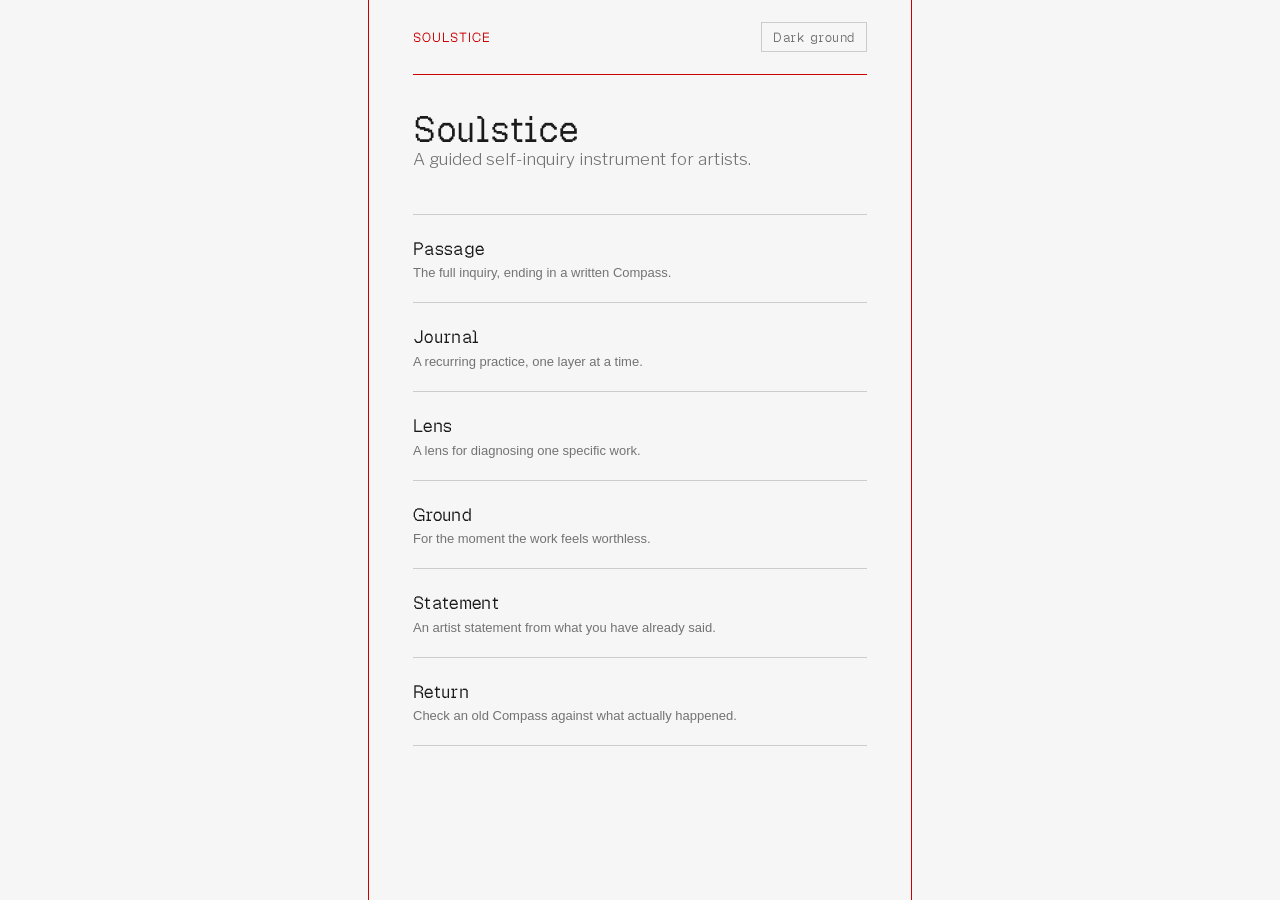
==== web/index.html @ 0e513ce6 "feat(web): scaffold — shell, card engine, store, router, grid styles (#1) Static site, no build step" ====
<!doctype html>
<html lang="en">
<head>
  <meta charset="utf-8">
  <meta name="viewport" content="width=device-width, initial-scale=1">
  <title>Soulstice</title>
  <link rel="icon" href="data:,">

  <link rel="stylesheet" href="./css/tokens.css">
  <link rel="stylesheet" href="./css/app.css">
  <link rel="stylesheet" href="./css/print.css">
</head>
<body data-ground="chalk">
  <div class="frame">
    <header class="chrome">
      <a class="chrome__home" href="#/" data-role="home">Soulstice</a>
      <button class="chrome__ground" type="button" data-role="ground-toggle" data-ground-target="void">Dark ground</button>
    </header>
    <main id="screen" class="screen" aria-live="polite"></main>
  </div>

  <noscript>
    <div class="noscript">
      <p>Soulstice is a guided self-inquiry instrument that runs entirely in your browser.
      It needs JavaScript to render the cards and to keep your answers on this device.
      Nothing is sent anywhere.</p>
    </div>
  </noscript>

  <script type="module" src="./js/app.js"></script>
</body>
</html>
---- web/css/tokens.css ----
/* Soulstice — design tokens.
   Sources: ~/dev/design-system-docs/tokens/tokens.json,
            ~/.claude/skills/sinaida-grid-style/reference/grid-law.md */

@font-face {
  font-family: "Geist Pixel";
  src: url("../fonts/GeistPixel.woff2") format("woff2");
  font-weight: 400;
  font-style: normal;
  font-display: swap;
}

@font-face {
  font-family: "Libre Franklin Light";
  src: url("../fonts/LibreFranklin-Light.woff2") format("woff2");
  font-weight: 300;
  font-style: normal;
  font-display: swap;
}

:root {
  /* Palette — the whole allowed set, no others. */
  --void: #050505;
  --chalk: #f6f6f6;
  --red: #cd0000;
  --red-legible: #ff1a1a;
  --graphite: #262626;
  --gunmetal: #4d4d4d;
  --slate: #737373;
  --fog: #999999;
  --haze: #cccccc;

  /* Faces. Geist Pixel for display; Libre Franklin Light for everything read at length. */
  --font-display: "Geist Pixel", ui-monospace, "SFMono-Regular", Menlo, monospace;
  --font-body: "Libre Franklin Light", "Helvetica Neue", Arial, sans-serif;

  /* Vertical grid. unit = round(size * 1.3) expressed relative to font size. */
  --fs-body: 1.0625rem;   /* ~17px reading size */
  --fs-small: 0.8125rem;  /* pixel labels / meta */
  --fs-q: 1.375rem;       /* card question */
  --fs-title: 2.25rem;    /* mode-select title */
  --unit: 1.3em;
  --step: 1.375rem;       /* one grid row at body size */
  --gutter: 2.75rem;      /* 2 * unit, roughly */
  --rule-w: 1px;

  /* Reading column width. ~34rem keeps the measure near 60-70 chars. */
  --column: 34rem;

  /* Ground-dependent roles. Default = chalk (long reading). */
  --ground: var(--chalk);
  --ink: #1a1a1a;
  --ink-soft: var(--slate);
  --rule: var(--red);
  --field-border: var(--haze);
  --field-bg: #ffffff;
  --red-text: var(--red);          /* raw red clears AA on chalk */
  --btn-ink: var(--chalk);
  --btn-bg: var(--red);
  --btn-disabled-bg: var(--haze);
  --btn-disabled-ink: var(--gunmetal);
}

/* Explicit chalk selector for parity with the void block. */
:root[data-ground="chalk"] {
  --ground: var(--chalk);
  --ink: #1a1a1a;
  --ink-soft: var(--slate);
  --field-border: var(--haze);
  --field-bg: #ffffff;
  --red-text: var(--red);
  --btn-disabled-bg: var(--haze);
  --btn-disabled-ink: var(--gunmetal);
}

:root[data-ground="void"] {
  --ground: var(--void);
  --ink: var(--chalk);
  --ink-soft: var(--fog);
  --field-border: var(--graphite);
  --field-bg: #0d0d0d;
  --red-text: var(--red-legible);  /* small red text needs the legible variant on void */
  --btn-disabled-bg: var(--graphite);
  --btn-disabled-ink: var(--slate);
}
---- web/css/app.css ----
/* Soulstice — layout and components.
   Grid law: full-height red rules frame the reading column;
   blocks hold to the vertical rhythm; negative space sits between blocks. */

*, *::before, *::after { box-sizing: border-box; }

html { background: var(--ground); }

body {
  margin: 0;
  background: var(--ground);
  color: var(--ink);
  font-family: var(--font-body);
  font-weight: 300;
  font-size: var(--fs-body);
  line-height: var(--unit);
  -webkit-font-smoothing: antialiased;
}

/* ---- Frame: two full-height red vertical rules around the column ---- */

.frame {
  max-width: var(--column);
  margin: 0 auto;
  min-height: 100vh;
  padding: 0 var(--gutter);
  border-left: var(--rule-w) solid var(--rule);
  border-right: var(--rule-w) solid var(--rule);
}

.chrome {
  display: flex;
  align-items: baseline;
  justify-content: space-between;
  gap: 1rem;
  padding: var(--step) 0;
  border-bottom: var(--rule-w) solid var(--rule);
}

.chrome__home {
  font-family: var(--font-display);
  font-size: var(--fs-small);
  letter-spacing: 0.08em;
  text-transform: uppercase;
  color: var(--red-text);
  text-decoration: none;
}

.chrome__ground {
  font-family: var(--font-display);
  font-size: var(--fs-small);
  letter-spacing: 0.04em;
  color: var(--ink-soft);
  background: transparent;
  border: var(--rule-w) solid var(--field-border);
  padding: 0.35rem 0.7rem;
  cursor: pointer;
}
.chrome__ground:hover { color: var(--ink); border-color: var(--ink-soft); }

.screen {
  padding: calc(var(--step) * 2) 0 calc(var(--step) * 3);
}

/* ---- Shared display bits ---- */

.card__label,
.modeselect__title,
.card__q,
.mode__name {
  font-family: var(--font-display);
  font-weight: 400;
}

.card__label {
  display: block;
  font-size: var(--fs-small);
  letter-spacing: 0.1em;
  text-transform: uppercase;
  color: var(--red-text);
  margin-bottom: var(--step);
}

.card__q {
  font-size: var(--fs-q);
  line-height: 1.35;
  margin: 0 0 var(--step);
  color: var(--ink);
}

.card__note {
  font-size: var(--fs-small);
  color: var(--ink-soft);
  margin: calc(var(--step) * -0.4) 0 var(--step);
}

/* ---- Card / form ---- */

.card { display: block; }

.card__form { margin-top: calc(var(--step) * 1.5); }

.opts { list-style: none; margin: 0 0 var(--step); padding: 0; }

.opt {
  display: grid;
  grid-template-columns: 1.4rem 1fr;
  gap: 0.2rem 0.9rem;
  padding: var(--step) 0;
  border-top: var(--rule-w) solid var(--field-border);
}
.opt:last-child { border-bottom: var(--rule-w) solid var(--field-border); }

.opt__input { margin-top: 0.35rem; accent-color: var(--red); width: 1rem; height: 1rem; }

.opt__label { display: block; cursor: pointer; }

.opt__text { display: block; color: var(--ink); }

.opt__desc {
  display: block;
  font-size: var(--fs-small);
  color: var(--ink-soft);
  margin-top: 0.35rem;
}

.opt--other .opt__label { margin-bottom: 0.5rem; }

.field {
  font-family: var(--font-body);
  font-weight: 300;
  font-size: var(--fs-body);
  color: var(--ink);
  background: var(--field-bg);
  border: var(--rule-w) solid var(--field-border);
  padding: 0.6rem 0.7rem;
  width: 100%;
}
.field:focus { outline: 2px solid var(--red); outline-offset: 1px; }

.field--other { grid-column: 2; }

.field--open { display: block; min-height: 8rem; resize: vertical; }

/* ---- Buttons ---- */

.btn {
  font-family: var(--font-display);
  font-size: var(--fs-small);
  letter-spacing: 0.06em;
  text-transform: uppercase;
  color: var(--btn-ink);
  background: var(--btn-bg);
  border: none;
  padding: 0.7rem 1.4rem;
  cursor: pointer;
}
.btn:hover { filter: brightness(1.08); }
.btn:disabled { background: var(--btn-disabled-bg); color: var(--btn-disabled-ink); cursor: not-allowed; filter: none; }
.btn:focus-visible { outline: 2px solid var(--ink); outline-offset: 2px; }

.btn--block { display: block; width: 100%; margin-top: var(--step); text-align: center; }

.btn--ghost {
  background: transparent;
  color: var(--ink-soft);
  border: var(--rule-w) solid var(--field-border);
}
.btn--ghost:hover { color: var(--ink); border-color: var(--ink-soft); }

.btn--continue { margin-top: var(--step); }

/* ---- Mode select ---- */

.modeselect__title {
  font-size: var(--fs-title);
  color: var(--ink);
  margin: 0 0 0.4rem;
  letter-spacing: 0.02em;
}

.modeselect__sub {
  color: var(--ink-soft);
  margin: 0 0 calc(var(--step) * 2);
}

.modes { list-style: none; margin: 0; padding: 0; }

.mode { border-top: var(--rule-w) solid var(--field-border); }
.mode:last-child { border-bottom: var(--rule-w) solid var(--field-border); }

.mode__btn {
  display: block;
  width: 100%;
  text-align: left;
  background: transparent;
  border: none;
  padding: var(--step) 0;
  cursor: pointer;
  color: inherit;
}
.mode__btn:hover .mode__name { color: var(--red-text); }
.mode__btn:focus-visible { outline: 2px solid var(--red); outline-offset: 2px; }

.mode__name {
  display: block;
  font-size: 1.1rem;
  letter-spacing: 0.02em;
  color: var(--ink);
}

.mode__blurb {
  display: block;
  font-size: var(--fs-small);
  color: var(--ink-soft);
  margin-top: 0.35rem;
}

/* ---- Resume list on the landing screen ---- */

.resume-list { list-style: none; margin: 0 0 calc(var(--step) * 2); padding: 0; }
.resume-list__item { margin-bottom: 0.6rem; }
.resume-list .btn { width: 100%; text-align: left; }

/* ---- Panels: resume / done / stub / arc break ---- */

.screen-panel, .arcbreak { display: block; }

/* ---- Accessibility niceties ---- */

@media (prefers-reduced-motion: reduce) {
  * { transition: none !important; animation: none !important; }
}

.noscript {
  max-width: var(--column);
  margin: 4rem auto;
  padding: 0 var(--gutter);
  color: var(--ink);
  font-family: var(--font-body);
}
---- web/css/print.css ----
/* Soulstice — print. M4's Compass / statement output relies on this file.
   Print hides the app chrome and prints the output document only,
   black on white, with the frame rules removed. */

@media print {
  html, body {
    background: #ffffff !important;
    color: #000000 !important;
  }

  .frame {
    max-width: none;
    margin: 0;
    padding: 0;
    border: 0 !important;
  }

  .chrome,
  .chrome__ground,
  .noscript,
  .modes,
  .resume-list,
  .btn,
  .btn--block,
  .card__form,
  [data-role="ground-toggle"] {
    display: none !important;
  }

  /* The output document region (written by M4) is the only thing that prints. */
  .output-doc {
    display: block;
    color: #000000;
    font-family: var(--font-body);
  }

  .output-doc h1,
  .output-doc h2,
  .card__label {
    font-family: var(--font-display);
    color: #000000;
  }

  a[href]::after { content: ""; }

  .screen { padding: 0; }
}
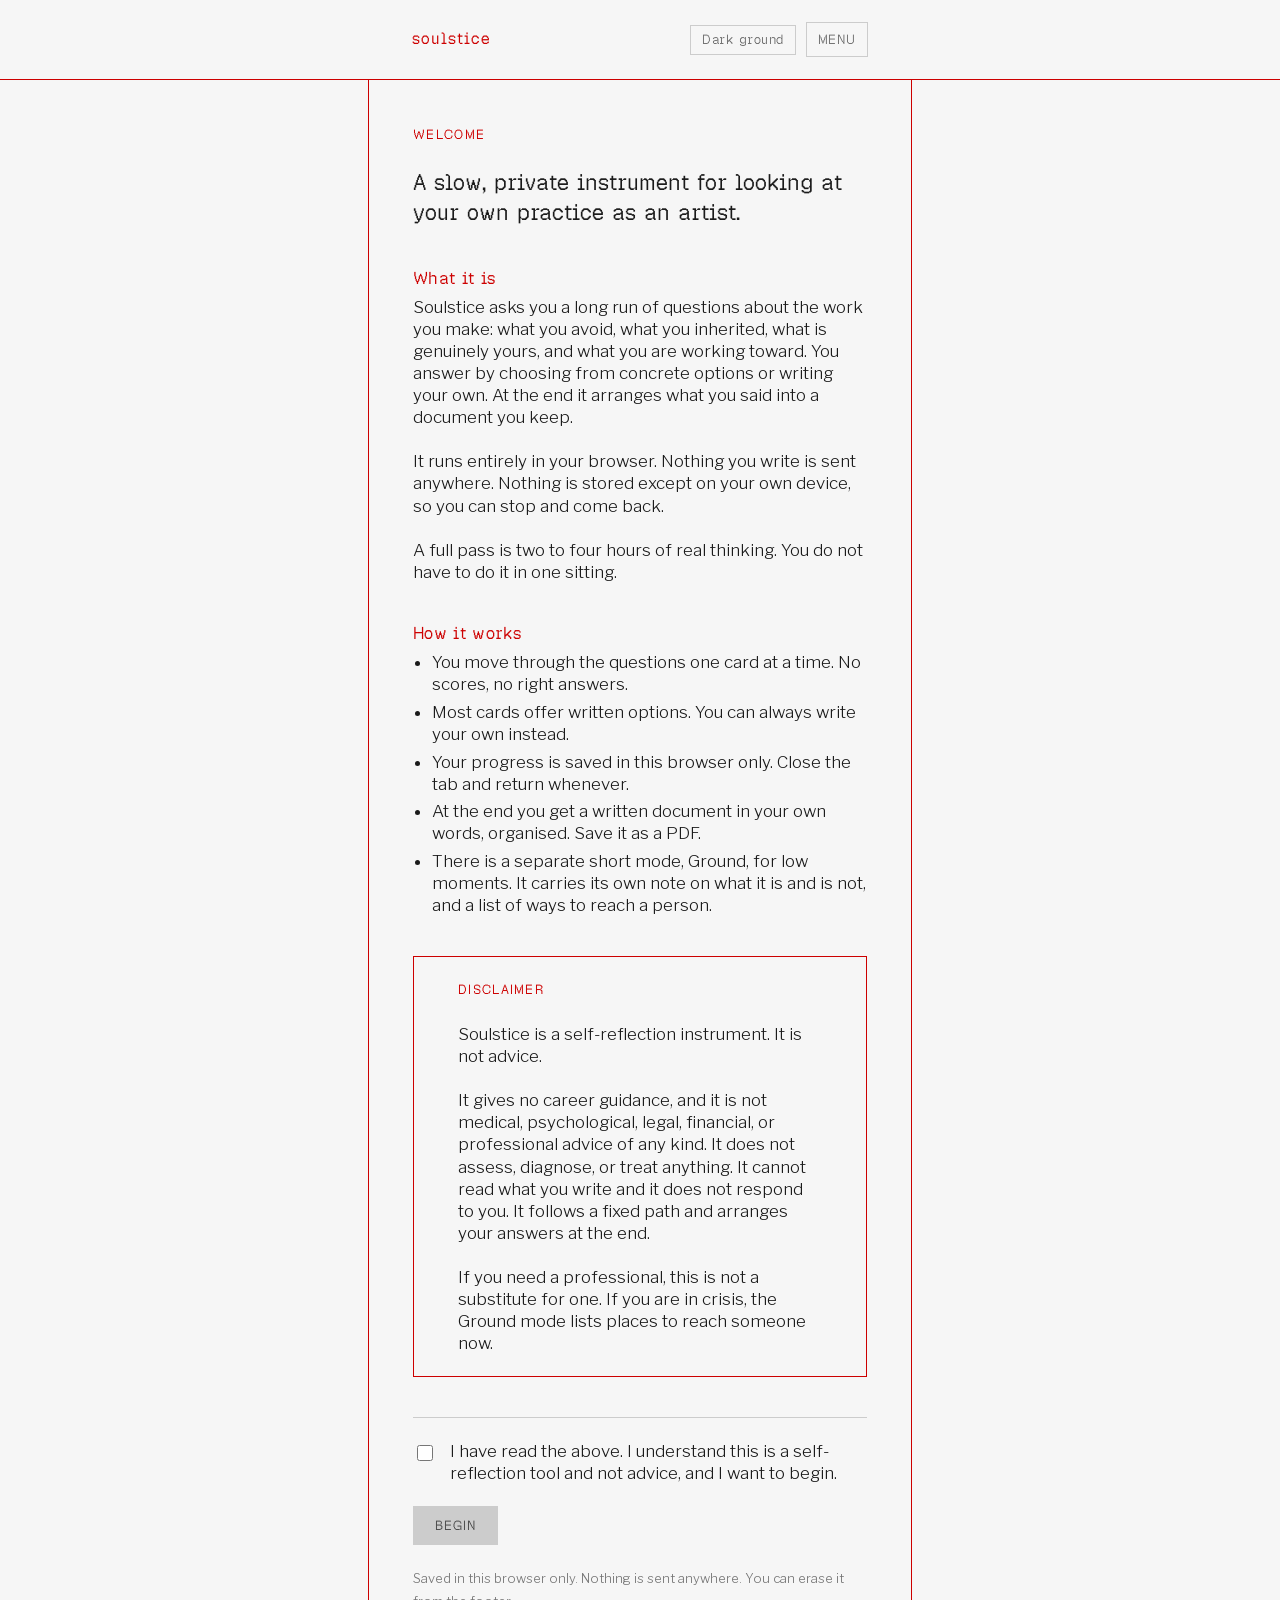
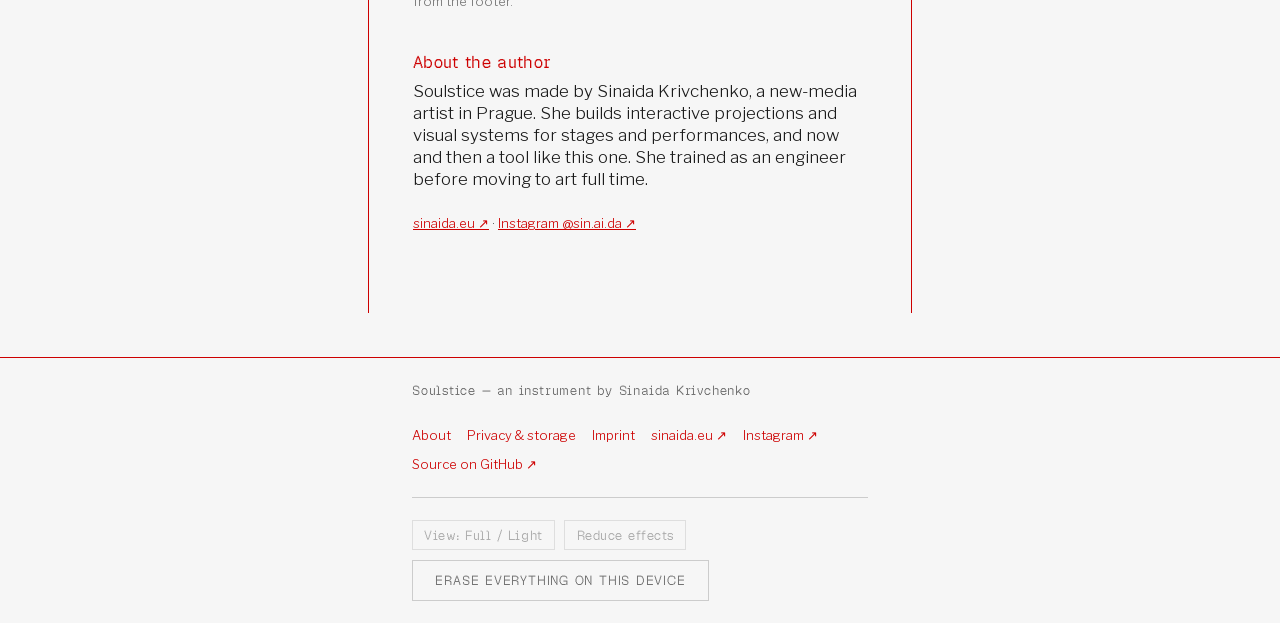
==== commit a0de2ae1: "feat(web): welcome screen, consent gate, header/footer, privacy + imprint + 404, machine files (#9) " ====
--- a/web/index.html
+++ b/web/index.html
@@ -8,16 +8,17 @@
 
   <link rel="stylesheet" href="./css/tokens.css">
   <link rel="stylesheet" href="./css/app.css">
+  <link rel="stylesheet" href="./css/chrome.css">
   <link rel="stylesheet" href="./css/print.css">
 </head>
 <body data-ground="chalk">
+  <header id="site-header" class="siteheader"></header>
+
   <div class="frame">
-    <header class="chrome">
-      <a class="chrome__home" href="#/" data-role="home">Soulstice</a>
-      <button class="chrome__ground" type="button" data-role="ground-toggle" data-ground-target="void">Dark ground</button>
-    </header>
-    <main id="screen" class="screen" aria-live="polite"></main>
+    <main id="screen" class="screen" tabindex="-1" aria-live="polite"></main>
   </div>
+
+  <footer id="site-footer" class="sitefooter"></footer>
 
   <noscript>
     <div class="noscript">
--- a/web/css/app.css
+++ b/web/css/app.css
@@ -239,3 +239,72 @@
   color: var(--ink);
   font-family: var(--font-body);
 }
+
+/* ---- M4: output screen (Compass and the other assembled documents) ---- */
+
+.output { display: block; }
+
+.output-doc {
+  color: var(--ink);
+  font-family: var(--font-body);
+  font-weight: 300;
+  margin-bottom: calc(var(--step) * 2);
+}
+
+.output-doc h1,
+.output-doc h2,
+.output-doc h3 {
+  font-family: var(--font-display);
+  font-weight: 400;
+  color: var(--ink);
+  line-height: 1.25;
+}
+.output-doc h1 { font-size: var(--fs-q); margin: 0 0 var(--step); }
+.output-doc h2 {
+  font-size: 1.05rem;
+  letter-spacing: 0.02em;
+  margin: calc(var(--step) * 1.6) 0 0.4rem;
+  color: var(--red-text);
+}
+.output-doc h3 { font-size: 1rem; margin: var(--step) 0 0.3rem; }
+
+.output-doc p { margin: 0 0 var(--step); }
+
+.output-doc ul,
+.output-doc ol { margin: 0 0 var(--step); padding-left: 1.2rem; }
+.output-doc li { margin: 0.2rem 0; }
+
+.output-doc hr {
+  border: 0;
+  border-top: var(--rule-w) solid var(--rule);
+  margin: calc(var(--step) * 1.5) 0;
+}
+
+.output-doc blockquote {
+  margin: 0 0 var(--step);
+  padding-left: 0.9rem;
+  border-left: 2px solid var(--rule);
+  color: var(--ink-soft);
+}
+
+.output__actions {
+  display: flex;
+  gap: 0.75rem;
+  flex-wrap: wrap;
+  margin: var(--step) 0;
+}
+
+.btn--download {
+  display: inline-block;
+  text-decoration: none;
+  text-align: center;
+}
+
+.output__fortee {
+  font-size: var(--fs-small);
+  color: var(--ink-soft);
+  border-top: var(--rule-w) solid var(--field-border);
+  padding-top: var(--step);
+  margin-top: var(--step);
+}
+.output__fortee a { color: var(--red-text); }
--- a/web/css/chrome.css
+++ b/web/css/chrome.css
@@ -0,0 +1,312 @@
+/* Soulstice — persistent header and footer, the welcome screen, and the
+   standalone pages (privacy, imprint, 404). Uses the existing tokens and the
+   grid law: red rules, Geist Pixel for labels, one reading column. */
+
+/* ---- skip link --------------------------------------------------------- */
+
+.skip-link {
+  position: absolute;
+  left: -9999px;
+  top: 0;
+  padding: 0.5rem 0.9rem;
+  background: var(--red);
+  color: var(--chalk);
+  font-family: var(--font-display);
+  font-size: var(--fs-small);
+  text-decoration: none;
+  z-index: 10;
+}
+.skip-link:focus {
+  left: 0.5rem;
+  top: 0.5rem;
+}
+
+/* ---- header ---------------------------------------------------------------- */
+
+.siteheader {
+  border-bottom: var(--rule-w) solid var(--rule);
+}
+
+.siteheader__inner,
+.sitefooter__inner {
+  max-width: var(--column);
+  margin: 0 auto;
+  padding: var(--step) var(--gutter);
+}
+
+.siteheader__inner {
+  display: flex;
+  align-items: baseline;
+  gap: 0.9rem 1rem;
+  flex-wrap: wrap;
+}
+
+.siteheader__mark {
+  font-family: var(--font-display);
+  font-size: 1rem;
+  letter-spacing: 0.06em;
+  color: var(--red-text);
+  text-decoration: none;
+}
+
+.siteheader__mode {
+  font-family: var(--font-display);
+  font-size: var(--fs-small);
+  letter-spacing: 0.08em;
+  text-transform: uppercase;
+  color: var(--ink-soft);
+}
+
+.siteheader__tail {
+  margin-left: auto;
+  display: flex;
+  align-items: center;
+  gap: 0.6rem;
+  flex-wrap: wrap;
+}
+
+.siteheader__ground,
+.ctl-stub {
+  font-family: var(--font-display);
+  font-size: var(--fs-small);
+  letter-spacing: 0.04em;
+  color: var(--ink-soft);
+  background: transparent;
+  border: var(--rule-w) solid var(--field-border);
+  padding: 0.35rem 0.7rem;
+  cursor: pointer;
+}
+.siteheader__ground:hover {
+  color: var(--ink);
+  border-color: var(--ink-soft);
+}
+
+.ctl-stub {
+  cursor: not-allowed;
+  opacity: 0.55;
+}
+
+/* ---- disclosure menu ---------------------------------------------------- */
+
+.menu {
+  font-family: var(--font-display);
+  font-size: var(--fs-small);
+  position: relative;
+}
+
+.menu__summary {
+  list-style: none;
+  cursor: pointer;
+  letter-spacing: 0.06em;
+  text-transform: uppercase;
+  color: var(--ink-soft);
+  border: var(--rule-w) solid var(--field-border);
+  padding: 0.35rem 0.7rem;
+}
+.menu__summary::-webkit-details-marker { display: none; }
+.menu__summary:hover { color: var(--ink); border-color: var(--ink-soft); }
+.menu[open] .menu__summary { color: var(--ink); border-color: var(--ink-soft); }
+
+.menu__nav {
+  display: flex;
+  flex-direction: column;
+  gap: 0.1rem;
+  margin-top: 0.4rem;
+  border: var(--rule-w) solid var(--field-border);
+  background: var(--ground);
+}
+
+@media (min-width: 601px) {
+  .menu__nav {
+    position: absolute;
+    right: 0;
+    min-width: 11rem;
+    z-index: 9;
+  }
+}
+
+.menu__link {
+  display: block;
+  padding: 0.55rem 0.8rem;
+  color: var(--ink-soft);
+  text-decoration: none;
+  letter-spacing: 0.04em;
+}
+.menu__link:hover {
+  color: var(--ink);
+  background: var(--field-bg);
+}
+
+@media (max-width: 600px) {
+  .siteheader__tail { width: 100%; }
+  .menu { width: 100%; }
+  .menu__summary { display: block; }
+}
+
+/* ---- footer ------------------------------------------------------------- */
+
+.sitefooter {
+  border-top: var(--rule-w) solid var(--rule);
+  margin-top: calc(var(--step) * 2);
+}
+
+.sitefooter__credit {
+  font-family: var(--font-display);
+  font-size: var(--fs-small);
+  letter-spacing: 0.06em;
+  color: var(--ink-soft);
+  margin: 0 0 var(--step);
+}
+
+.sitefooter__links {
+  display: flex;
+  flex-wrap: wrap;
+  gap: 0.4rem 1rem;
+  margin-bottom: var(--step);
+}
+
+.sitefooter__link {
+  font-size: var(--fs-small);
+  color: var(--red-text);
+  text-decoration: none;
+}
+.sitefooter__link:hover { text-decoration: underline; }
+
+.sitefooter__controls {
+  display: flex;
+  flex-wrap: wrap;
+  align-items: flex-start;
+  gap: 0.6rem;
+  border-top: var(--rule-w) solid var(--field-border);
+  padding-top: var(--step);
+}
+
+.erase__confirm {
+  display: flex;
+  flex-wrap: wrap;
+  align-items: center;
+  gap: 0.6rem;
+}
+.erase__q {
+  flex-basis: 100%;
+  margin: 0;
+  font-size: var(--fs-small);
+  color: var(--ink);
+}
+
+/* ---- welcome screen --------------------------------------------------------- */
+
+.welcome__standfirst {
+  font-family: var(--font-display);
+  font-size: var(--fs-q);
+  line-height: 1.35;
+  color: var(--ink);
+  margin: 0 0 calc(var(--step) * 1.5);
+}
+
+.welcome__h {
+  font-family: var(--font-display);
+  font-weight: 400;
+  font-size: 1.05rem;
+  letter-spacing: 0.02em;
+  color: var(--red-text);
+  margin: calc(var(--step) * 1.8) 0 0.4rem;
+}
+
+.welcome__p { margin: 0 0 var(--step); }
+
+.welcome__list {
+  margin: 0 0 var(--step);
+  padding-left: 1.2rem;
+}
+.welcome__list li { margin: 0.35rem 0; }
+
+.welcome__disclaimer {
+  display: block;
+  border: var(--rule-w) solid var(--red);
+  padding: var(--step) var(--gutter);
+  margin: calc(var(--step) * 1.8) 0;
+}
+.welcome__disclaimer .card__label { color: var(--red-text); }
+.welcome__disclaimer p { margin: 0 0 var(--step); }
+.welcome__disclaimer p:last-child { margin-bottom: 0; }
+
+.consent {
+  border-top: var(--rule-w) solid var(--field-border);
+  padding-top: var(--step);
+  margin-top: var(--step);
+}
+
+.consent__row {
+  display: grid;
+  grid-template-columns: 1.4rem 1fr;
+  gap: 0.9rem;
+  align-items: start;
+  margin: 0 0 var(--step);
+}
+
+.consent__box {
+  margin-top: 0.3rem;
+  width: 1rem;
+  height: 1rem;
+  accent-color: var(--red);
+}
+
+.consent__label { cursor: pointer; color: var(--ink); }
+
+.consent__note {
+  font-size: var(--fs-small);
+  color: var(--ink-soft);
+  margin: var(--step) 0 0;
+}
+
+.welcome__authorlinks {
+  font-size: var(--fs-small);
+  margin-top: var(--step);
+}
+.welcome__authorlinks a { color: var(--red-text); }
+
+/* ---- standalone pages ----------------------------------------------------- */
+
+.page { color: var(--ink); }
+
+.page__h1 {
+  font-family: var(--font-display);
+  font-weight: 400;
+  font-size: var(--fs-q);
+  line-height: 1.3;
+  margin: 0 0 var(--step);
+  color: var(--ink);
+}
+
+.page__h2 {
+  font-family: var(--font-display);
+  font-weight: 400;
+  font-size: 1.05rem;
+  letter-spacing: 0.02em;
+  color: var(--red-text);
+  margin: calc(var(--step) * 1.6) 0 0.4rem;
+}
+
+.page p { margin: 0 0 var(--step); }
+.page a { color: var(--red-text); }
+
+.page__address { line-height: var(--unit); }
+
+.page__meta,
+.notfound__back {
+  font-size: var(--fs-small);
+  color: var(--ink-soft);
+}
+
+.notfound__back a { color: var(--red-text); }
+
+/* ---- print: the chrome does not print -------------------------------------- */
+
+@media print {
+  .siteheader,
+  .sitefooter,
+  .skip-link {
+    display: none !important;
+  }
+}
--- a/web/css/print.css
+++ b/web/css/print.css
@@ -44,4 +44,63 @@
   a[href]::after { content: ""; }
 
   .screen { padding: 0; }
+
+  /* ---- M4: the #output document, printed as a single grid-style column ---- */
+
+  @page { margin: 20mm; }
+
+  #output {
+    display: block;
+    color: #000000;
+    background: #ffffff;
+  }
+
+  #output .card__label,
+  #output .output__actions,
+  #output .output__fortee,
+  #output .btn,
+  #output .btn--download,
+  #output .btn--print {
+    display: none !important;
+  }
+
+  #output .output-doc {
+    display: block;
+    max-width: none;
+    color: #000000;
+    background: #ffffff;
+    font-family: var(--font-body);
+    font-weight: 300;
+    font-size: 10.5pt;
+    line-height: 1.5;
+  }
+
+  #output .output-doc h1,
+  #output .output-doc h2,
+  #output .output-doc h3 {
+    font-family: var(--font-display);
+    font-weight: 400;
+    color: #000000;
+    break-after: avoid;
+  }
+  #output .output-doc h1 { font-size: 16pt; margin: 0 0 12pt; }
+  #output .output-doc h2 { font-size: 12pt; margin: 18pt 0 6pt; }
+  #output .output-doc h3 { font-size: 10.5pt; margin: 12pt 0 4pt; }
+
+  /* Red rules kept, but only as hairlines. */
+  #output .output-doc hr {
+    border: 0;
+    border-top: 0.5pt solid #000000;
+    margin: 14pt 0;
+  }
+  #output .output-doc blockquote {
+    margin: 6pt 0;
+    padding-left: 8pt;
+    border-left: 0.75pt solid var(--red);
+    color: #000000;
+  }
+  #output .output-doc ul,
+  #output .output-doc ol { margin: 4pt 0 8pt; padding-left: 16pt; }
+  #output .output-doc li { break-inside: avoid; margin: 2pt 0; }
+  #output .output-doc p { margin: 4pt 0 8pt; break-inside: avoid; }
 }
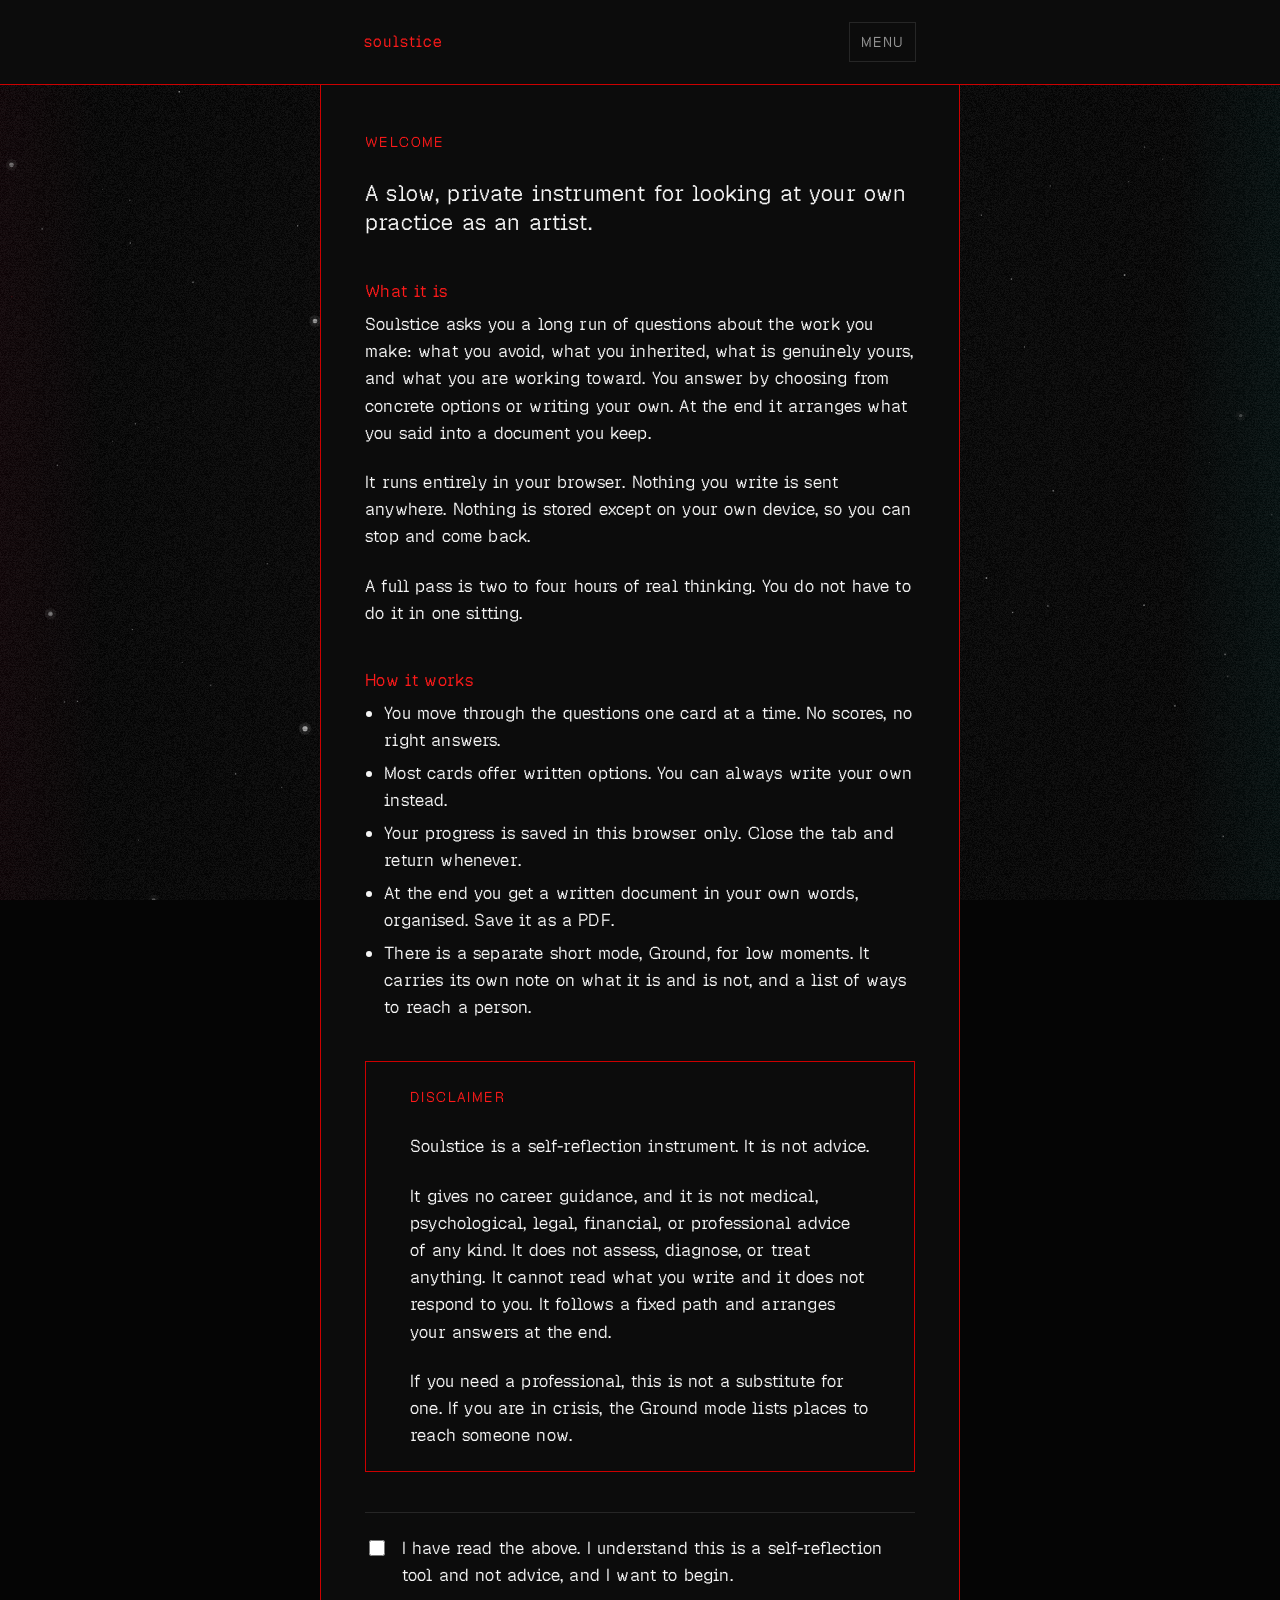
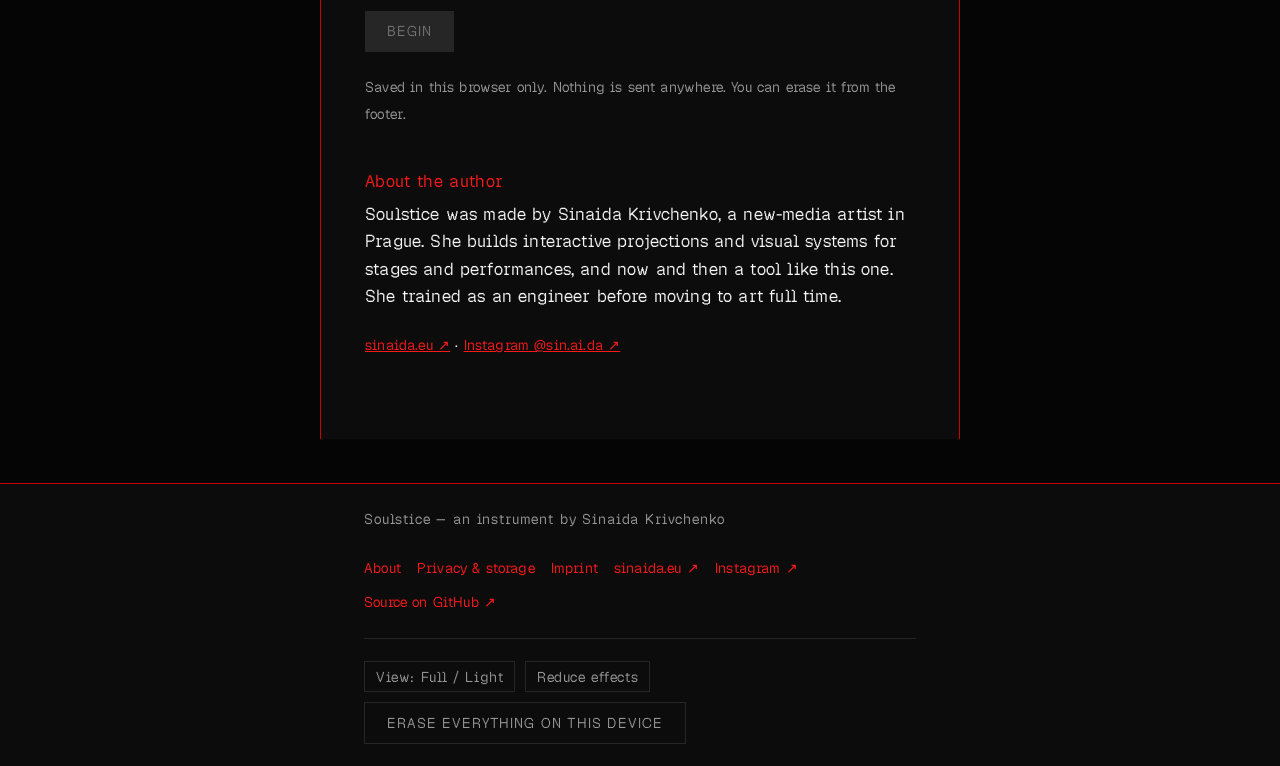
==== commit 1c97979d: "feat(web): Geist-only type, galaxy + CRT backdrop, Full/Light + reduce-effects (#10) - One typeface:" ====
--- a/web/index.html
+++ b/web/index.html
@@ -1,5 +1,5 @@
 <!doctype html>
-<html lang="en">
+<html lang="en" data-view="full">
 <head>
   <meta charset="utf-8">
   <meta name="viewport" content="width=device-width, initial-scale=1">
@@ -9,9 +9,10 @@
   <link rel="stylesheet" href="./css/tokens.css">
   <link rel="stylesheet" href="./css/app.css">
   <link rel="stylesheet" href="./css/chrome.css">
+  <link rel="stylesheet" href="./css/backdrop.css">
   <link rel="stylesheet" href="./css/print.css">
 </head>
-<body data-ground="chalk">
+<body>
   <header id="site-header" class="siteheader"></header>
 
   <div class="frame">
--- a/web/css/tokens.css
+++ b/web/css/tokens.css
@@ -6,14 +6,6 @@
   font-family: "Geist Pixel";
   src: url("../fonts/GeistPixel.woff2") format("woff2");
   font-weight: 400;
-  font-style: normal;
-  font-display: swap;
-}
-
-@font-face {
-  font-family: "Libre Franklin Light";
-  src: url("../fonts/LibreFranklin-Light.woff2") format("woff2");
-  font-weight: 300;
   font-style: normal;
   font-display: swap;
 }
@@ -30,56 +22,66 @@
   --fog: #999999;
   --haze: #cccccc;
 
-  /* Faces. Geist Pixel for display; Libre Franklin Light for everything read at length. */
-  --font-display: "Geist Pixel", ui-monospace, "SFMono-Regular", Menlo, monospace;
-  --font-body: "Libre Franklin Light", "Helvetica Neue", Arial, sans-serif;
+  /* One face everywhere. Geist Pixel is a pixel design, so it is read at a
+     comfortable size, generous leading and a hair of tracking (see below). */
+  --font-display: "Geist Pixel", ui-monospace, "SF Mono", Menlo, Consolas, monospace;
+  --font-body: var(--font-display);
 
-  /* Vertical grid. unit = round(size * 1.3) expressed relative to font size. */
+  /* Type scale — one system. Ratios from the 17px reading size:
+     small 0.82x · body 1x · question 1.29x · title 2.12x. */
   --fs-body: 1.0625rem;   /* ~17px reading size */
-  --fs-small: 0.8125rem;  /* pixel labels / meta */
+  --fs-small: 0.875rem;   /* ~14px — pixel labels / meta, kept legible */
   --fs-q: 1.375rem;       /* card question */
   --fs-title: 2.25rem;    /* mode-select title */
-  --unit: 1.3em;
+
+  --unit: 1.6em;          /* leading for running text on a pixel face */
+  --tracking: 0.01em;     /* barely-there body tracking, helps the pixel face */
   --step: 1.375rem;       /* one grid row at body size */
-  --gutter: 2.75rem;      /* 2 * unit, roughly */
+  --gutter: 2.75rem;
   --rule-w: 1px;
 
-  /* Reading column width. ~34rem keeps the measure near 60-70 chars. */
-  --column: 34rem;
+  /* Reading column. ~40rem holds the measure near 60-66 characters at the
+     Geist Pixel advance width. */
+  --column: 40rem;
 
-  /* Ground-dependent roles. Default = chalk (long reading). */
-  --ground: var(--chalk);
-  --ink: #1a1a1a;
-  --ink-soft: var(--slate);
+  /* ---- View: Full (default) — void ground, galaxy + CRT behind opaque cards.
+     Ground-dependent roles below match what the old data-ground="void" set. */
+  --ground: var(--void);
+  --surface: #0c0c0c;              /* opaque card ground; every text block sits on this */
+  --ink: var(--chalk);
+  --ink-soft: var(--fog);
   --rule: var(--red);
-  --field-border: var(--haze);
-  --field-bg: #ffffff;
-  --red-text: var(--red);          /* raw red clears AA on chalk */
+  --field-border: var(--graphite);
+  --field-bg: #0d0d0d;
+  --red-text: var(--red-legible);  /* small red text needs the legible variant on the dark card */
   --btn-ink: var(--chalk);
   --btn-bg: var(--red);
-  --btn-disabled-bg: var(--haze);
-  --btn-disabled-ink: var(--gunmetal);
+  --btn-disabled-bg: var(--graphite);
+  --btn-disabled-ink: var(--slate);
 }
 
-/* Explicit chalk selector for parity with the void block. */
-:root[data-ground="chalk"] {
+/* Explicit Full selector, for parity with the Light block. */
+:root[data-view="full"] {
+  --ground: var(--void);
+  --surface: #0c0c0c;
+  --ink: var(--chalk);
+  --ink-soft: var(--fog);
+  --field-border: var(--graphite);
+  --field-bg: #0d0d0d;
+  --red-text: var(--red-legible);
+  --btn-disabled-bg: var(--graphite);
+  --btn-disabled-ink: var(--slate);
+}
+
+/* ---- View: Light — plain chalk ground, no backdrop, no CRT. */
+:root[data-view="light"] {
   --ground: var(--chalk);
+  --surface: #ffffff;
   --ink: #1a1a1a;
   --ink-soft: var(--slate);
   --field-border: var(--haze);
   --field-bg: #ffffff;
-  --red-text: var(--red);
+  --red-text: var(--red);          /* raw red clears AA on chalk */
   --btn-disabled-bg: var(--haze);
   --btn-disabled-ink: var(--gunmetal);
 }
-
-:root[data-ground="void"] {
-  --ground: var(--void);
-  --ink: var(--chalk);
-  --ink-soft: var(--fog);
-  --field-border: var(--graphite);
-  --field-bg: #0d0d0d;
-  --red-text: var(--red-legible);  /* small red text needs the legible variant on void */
-  --btn-disabled-bg: var(--graphite);
-  --btn-disabled-ink: var(--slate);
-}
--- a/web/css/app.css
+++ b/web/css/app.css
@@ -11,11 +11,15 @@
   background: var(--ground);
   color: var(--ink);
   font-family: var(--font-body);
-  font-weight: 300;
   font-size: var(--fs-body);
   line-height: var(--unit);
+  letter-spacing: var(--tracking);
   -webkit-font-smoothing: antialiased;
 }
+
+/* Full view: let the fixed #backdrop canvas show through the page body.
+   Every readable block sits on an opaque surface (frame / header / footer). */
+:root[data-view="full"] body { background: transparent; }
 
 /* ---- Frame: two full-height red vertical rules around the column ---- */
 
@@ -24,6 +28,7 @@
   margin: 0 auto;
   min-height: 100vh;
   padding: 0 var(--gutter);
+  background: var(--surface);
   border-left: var(--rule-w) solid var(--rule);
   border-right: var(--rule-w) solid var(--rule);
 }
--- a/web/css/chrome.css
+++ b/web/css/chrome.css
@@ -24,6 +24,7 @@
 /* ---- header ---------------------------------------------------------------- */
 
 .siteheader {
+  background: var(--surface);
   border-bottom: var(--rule-w) solid var(--rule);
 }
 
@@ -66,7 +67,8 @@
 }
 
 .siteheader__ground,
-.ctl-stub {
+.ctl-stub,
+.ctl {
   font-family: var(--font-display);
   font-size: var(--fs-small);
   letter-spacing: 0.04em;
@@ -84,6 +86,20 @@
 .ctl-stub {
   cursor: not-allowed;
   opacity: 0.55;
+}
+
+/* M9 footer controls — View: Full / Light, Reduce effects */
+.ctl:hover {
+  color: var(--ink);
+  border-color: var(--ink-soft);
+}
+.ctl[aria-pressed="true"] {
+  color: var(--ink);
+  border-color: var(--red);
+}
+.ctl:focus-visible {
+  outline: 2px solid var(--red);
+  outline-offset: 2px;
 }
 
 /* ---- disclosure menu ---------------------------------------------------- */
@@ -113,7 +129,7 @@
   gap: 0.1rem;
   margin-top: 0.4rem;
   border: var(--rule-w) solid var(--field-border);
-  background: var(--ground);
+  background: var(--surface);
 }
 
 @media (min-width: 601px) {
@@ -146,6 +162,7 @@
 /* ---- footer ------------------------------------------------------------- */
 
 .sitefooter {
+  background: var(--surface);
   border-top: var(--rule-w) solid var(--rule);
   margin-top: calc(var(--step) * 2);
 }
--- a/web/css/backdrop.css
+++ b/web/css/backdrop.css
@@ -0,0 +1,24 @@
+/* Soulstice — the fixed galaxy + CRT canvas.
+   backdrop.js inserts <canvas id="backdrop"> once at boot; this file only
+   places it. All drawing, pausing and the Full / Light / reduce-effects
+   reactions live in backdrop.js, keyed off data-view / data-motion on <html>. */
+
+#backdrop {
+  position: fixed;
+  inset: 0;
+  width: 100%;
+  height: 100%;
+  z-index: -1;               /* behind the page; body is transparent in Full */
+  pointer-events: none;
+  display: block;
+  background: var(--void);   /* opaque floor if the canvas never paints */
+}
+
+/* Light view: no backdrop at all (backdrop.js also stops its rAF loop). */
+:root[data-view="light"] #backdrop {
+  display: none;
+}
+
+@media print {
+  #backdrop { display: none !important; }
+}
--- a/web/css/print.css
+++ b/web/css/print.css
@@ -8,10 +8,14 @@
     color: #000000 !important;
   }
 
+  /* The galaxy + CRT canvas never prints. */
+  #backdrop { display: none !important; }
+
   .frame {
     max-width: none;
     margin: 0;
     padding: 0;
+    background: #ffffff !important;
     border: 0 !important;
   }
 
